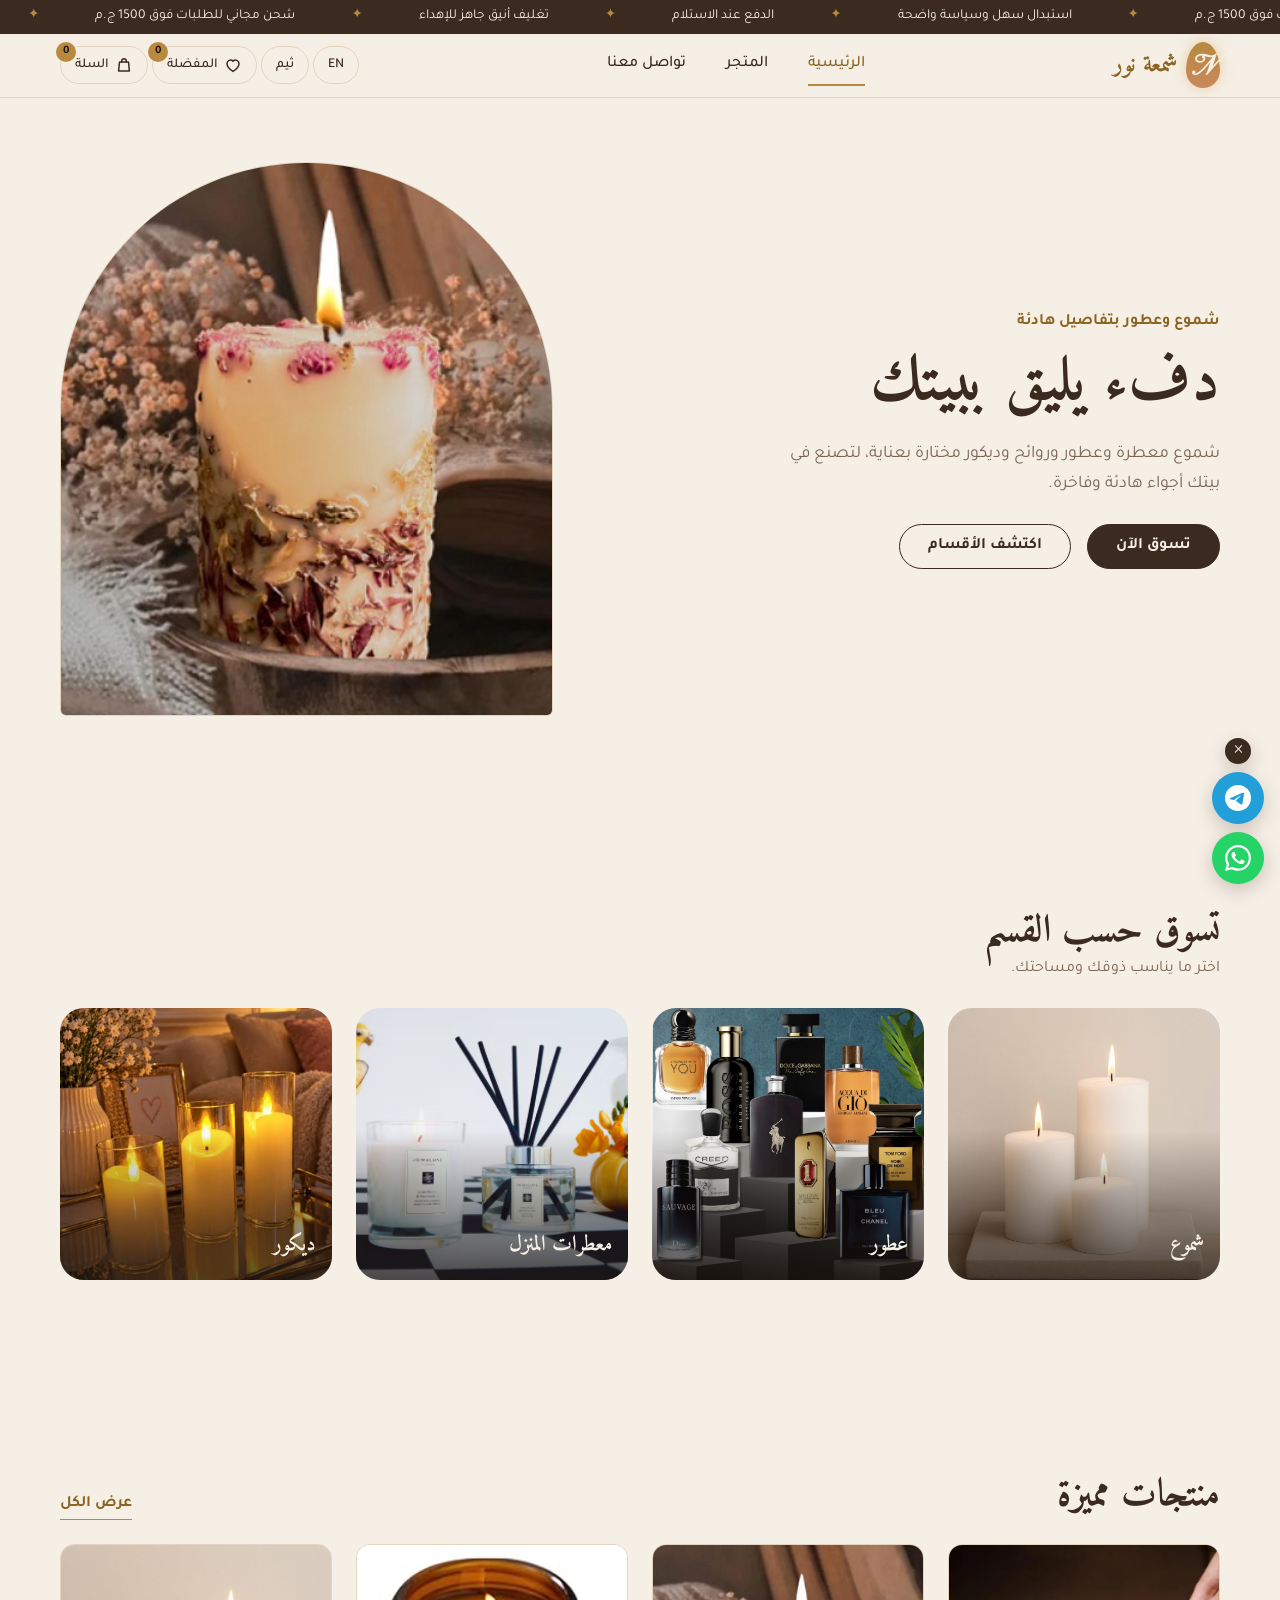
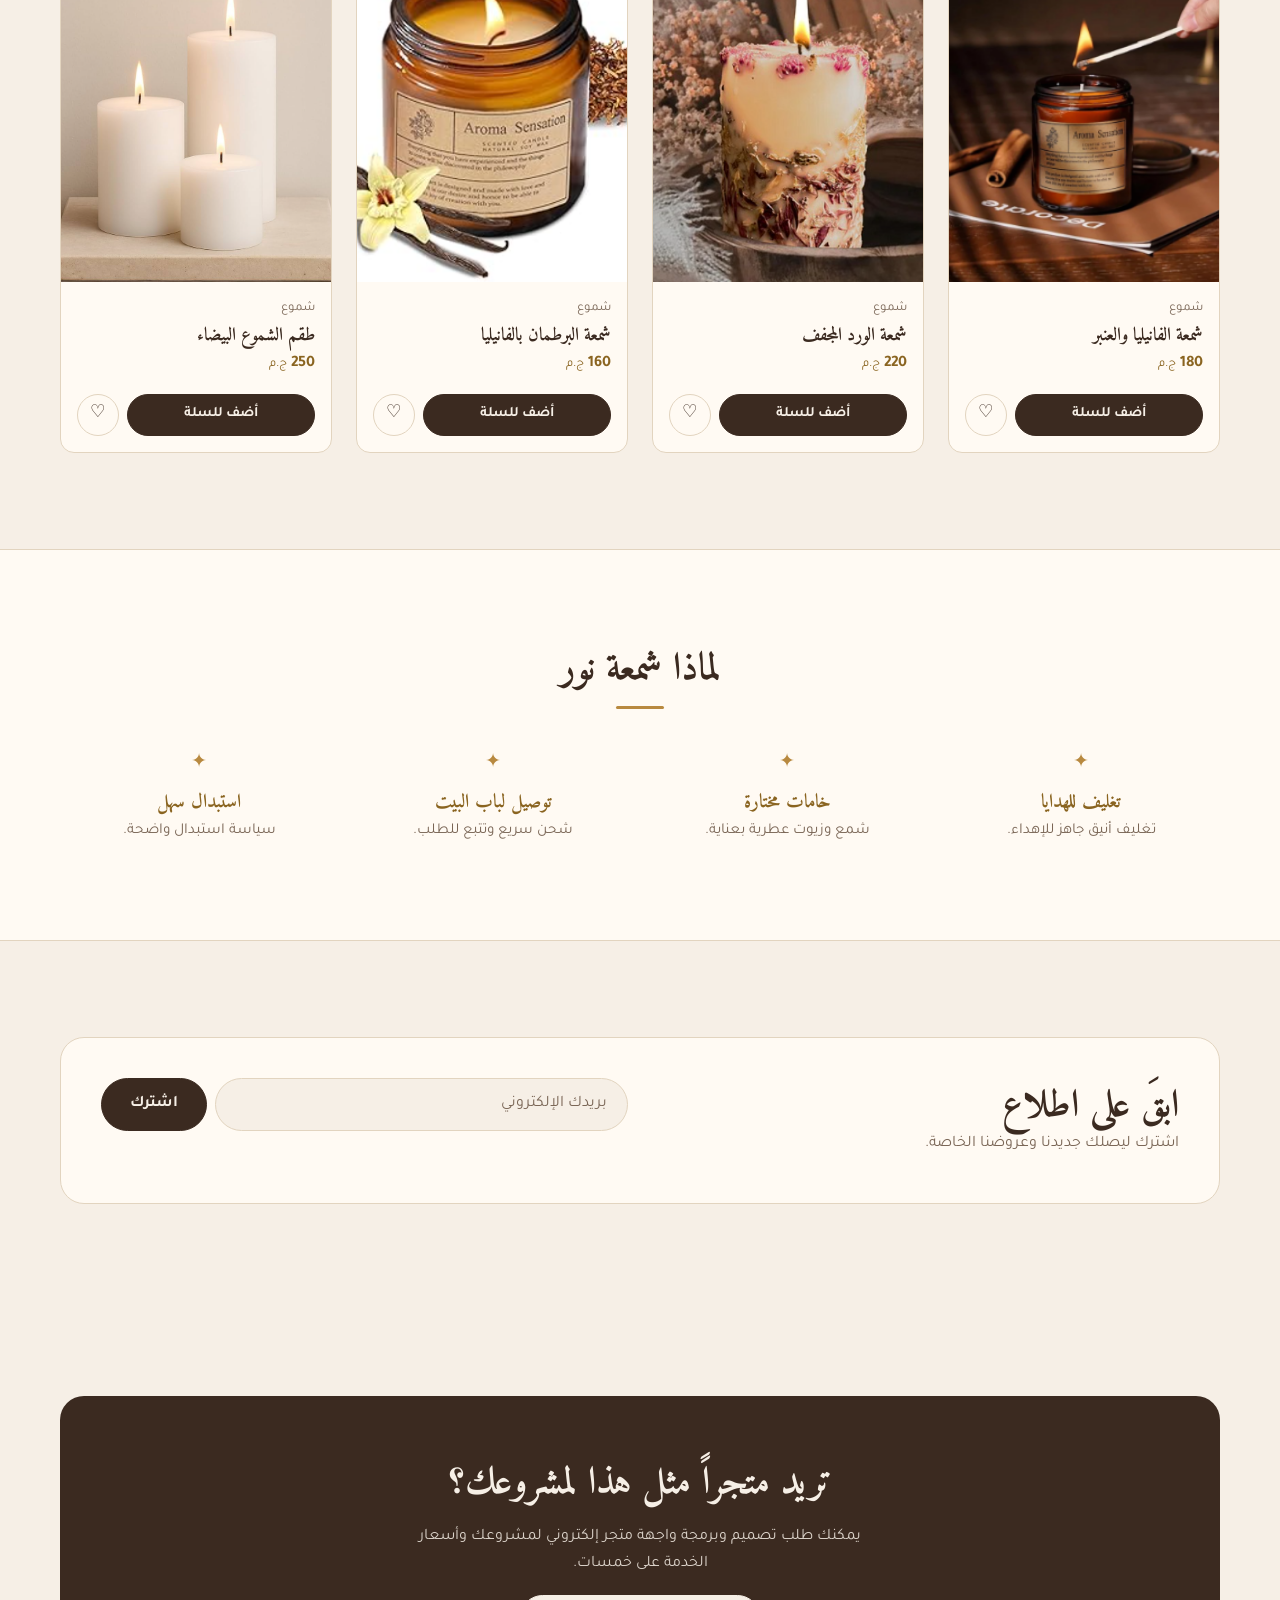
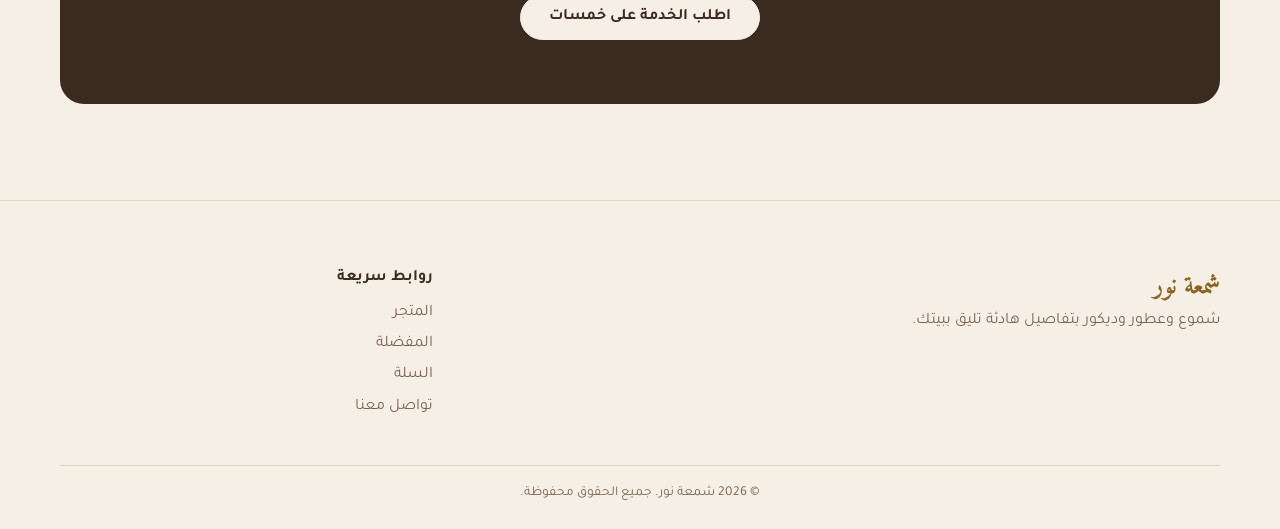
==== index.html @ 6c620727 "Initial commit: Shamaet Nour store" ====
<!doctype html>
<html lang="ar" dir="rtl">
  <head>
    <meta charset="UTF-8" />
    <meta name="viewport" content="width=device-width, initial-scale=1.0" />
    <title>شمعة نوࢪ | شموع وعطور وديكور فاخر</title>
    <meta
      name="description"
      content="شموع معطرة وعطور وروائح للبيت وديكور مختار بعناية، بتصميم هادئ وفاخر وتغليف مناسب للهدايا."
    />
    <meta name="theme-color" content="#f6efe6" />

    <!-- معاينة الرابط -->
    <meta property="og:type" content="website" />
    <meta property="og:title" content="شمعة نور | شموع وعطور وديكور فاخر" />
    <meta
      property="og:description"
      content="شموع وعطور وروائح للبيت بتصميم هادئ وفاخر."
    />
    <meta property="og:image" content="images/og-cover.jpg" />

    <!-- الأيقونات -->
    <link rel="icon" type="image/png" href="images/icon.png" />
    <link rel="apple-touch-icon" href="images/icon.png" />

    <!-- الخطوط -->
    <link rel="preconnect" href="https://fonts.googleapis.com" />
    <link rel="preconnect" href="https://fonts.gstatic.com" crossorigin />
    <link
      href="https://fonts.googleapis.com/css2?family=Amiri:wght@400;700&family=Cormorant+Garamond:wght@500;600&family=Jost:wght@400;500&family=Tajawal:wght@400;500;700&family=Pinyon+Script&display=swap"
      rel="stylesheet"
    />

    <!-- ملف CSS واحد + ملفين JS: الأول للغة، والتاني لمنطق المشروع -->
    <link rel="stylesheet" href="css/style.css" />
    <script src="js/i18n.js" defer></script>
    <script src="js/data.js" defer></script>
    <script src="js/app.js" defer></script>
  </head>
  <body>
    <a href="#main" class="skip-link">تخطي إلى المحتوى</a>

    <!-- ========== الهيدر ========== -->
    <header class="site-header">
      <div class="container header-inner">
        <a href="index.html#/" class="brand">
          <span class="brand-mark" aria-hidden="true">N</span>
          <span class="brand-name">شمعة نوࢪ</span>
        </a>

        <nav class="main-nav" id="mainNav" aria-label="القائمة الرئيسية">
          <ul class="nav-list">
            <li>
              <a href="index.html#/" class="nav-link" data-nav="home"
                >الرئيسية</a
              >
            </li>
            <li>
              <a href="index.html#/shop" class="nav-link" data-nav="shop"
                >المتجر</a
              >
            </li>
            <li>
              <a href="contact.html" class="nav-link" data-nav="contact"
                >تواصل معنا</a
              >
            </li>
          </ul>
        </nav>

        <div class="header-actions">
          <button
            type="button"
            class="icon-btn"
            id="langToggle"
            aria-label="تغيير اللغة"
          >
            <span>EN</span>
          </button>
          <button
            type="button"
            class="icon-btn"
            id="themeToggle"
            aria-label="تبديل الوضع الليلي"
          >
            <span>ثيم</span>
          </button>
          <a href="index.html#/wishlist" class="icon-btn" aria-label="المفضلة">
            <span class="icon-label">المفضلة</span>
            <span class="badge" id="wishCount">0</span>
          </a>
          <a href="index.html#/cart" class="icon-btn" aria-label="السلة">
            <span class="icon-label">السلة</span>
            <span class="badge" id="cartCount">0</span>
          </a>
          <button
            type="button"
            class="icon-btn menu-btn"
            id="menuToggle"
            aria-expanded="false"
            aria-controls="mainNav"
            aria-label="فتح القائمة"
          >
            <span aria-hidden="true">☰</span>
          </button>
        </div>
      </div>
    </header>

    <!-- الـ JS بيعرض هنا الصفحة المطلوبة (رئيسية، متجر، منتج، سلة، دفع، مفضلة) من القوالب اللي تحت -->
    <main id="main" tabindex="-1">
      <div id="view"></div>
      <noscript
        ><p class="noscript-msg">
          يحتاج الموقع إلى تفعيل JavaScript ليعمل.
        </p></noscript
      >
    </main>

    <!-- ========== الفوتر ========== -->
    <footer class="site-footer">
      <div class="container">
        <div class="footer-grid">
          <div class="footer-brand">
            <p class="footer-logo">شمعة نور</p>
            <p>شموع وعطور وديكور بتفاصيل هادئة تليق ببيتك.</p>
          </div>
          <nav class="footer-nav" aria-label="روابط سريعة">
            <p class="footer-title">روابط سريعة</p>
            <ul>
              <li><a href="index.html#/shop">المتجر</a></li>
              <li><a href="index.html#/wishlist">المفضلة</a></li>
              <li><a href="index.html#/cart">السلة</a></li>
              <li><a href="contact.html">تواصل معنا</a></li>
            </ul>
          </nav>
        </div>
        <p class="copyright">
          &copy; <span id="year">2026</span>
          <span>شمعة نور. جميع الحقوق محفوظة.</span>
        </p>
      </div>
    </footer>

    <!-- أزرار التواصل العائمة (الروابط بيحطها الـ JS من الإعدادات في app.js) -->
    <aside class="float-contact" id="floatContact" aria-label="تواصل سريع">
      <button
        type="button"
        class="float-close"
        id="floatClose"
        aria-label="إخفاء أزرار التواصل"
      >
        &times;
      </button>
      <a
        href="#"
        class="float-link float-telegram"
        data-channel="telegram"
        target="_blank"
        rel="noopener"
        aria-label="تواصل عبر تيليجرام"
      >
        <svg viewBox="0 0 24 24" aria-hidden="true">
          <path
            d="M11.944 0A12 12 0 0 0 0 12a12 12 0 0 0 12 12 12 12 0 0 0 12-12A12 12 0 0 0 12 0a12 12 0 0 0-.056 0zm4.962 7.224c.1-.002.321.023.465.14a.506.506 0 0 1 .171.325c.016.093.036.306.02.472-.18 1.898-.962 6.502-1.36 8.627-.168.9-.499 1.201-.82 1.23-.696.065-1.225-.46-1.9-.902-1.056-.693-1.653-1.124-2.678-1.8-1.185-.78-.417-1.21.258-1.91.177-.184 3.247-2.977 3.307-3.23.007-.032.014-.15-.056-.212s-.174-.041-.249-.024c-.106.024-1.793 1.14-5.061 3.345-.48.33-.913.49-1.302.48-.428-.008-1.252-.241-1.865-.44-.752-.245-1.349-.374-1.297-.789.027-.216.325-.437.893-.663 3.498-1.524 5.83-2.529 6.998-3.014 3.332-1.386 4.025-1.627 4.476-1.635z"
          />
        </svg>
      </a>
      <a
        href="#"
        class="float-link float-whatsapp"
        data-channel="whatsapp"
        target="_blank"
        rel="noopener"
        aria-label="تواصل عبر واتساب"
      >
        <svg viewBox="0 0 24 24" aria-hidden="true">
          <path
            d="M17.472 14.382c-.297-.149-1.758-.867-2.03-.967-.273-.099-.471-.148-.67.15-.197.297-.767.966-.94 1.164-.173.199-.347.223-.644.075-.297-.15-1.255-.463-2.39-1.475-.883-.788-1.48-1.761-1.653-2.059-.173-.297-.018-.458.13-.606.134-.133.298-.347.446-.52.149-.174.198-.298.298-.497.099-.198.05-.371-.025-.52-.075-.149-.669-1.612-.916-2.207-.242-.579-.487-.5-.669-.51-.173-.008-.371-.01-.57-.01-.198 0-.52.074-.792.372-.272.297-1.04 1.016-1.04 2.479 0 1.462 1.065 2.875 1.213 3.074.149.198 2.096 3.2 5.077 4.487.709.306 1.262.489 1.694.625.712.227 1.36.195 1.871.118.571-.085 1.758-.719 2.006-1.413.248-.694.248-1.289.173-1.413-.074-.124-.272-.198-.57-.347m-5.421 7.403h-.004a9.87 9.87 0 01-5.031-1.378l-.361-.214-3.741.982.998-3.648-.235-.374a9.86 9.86 0 01-1.51-5.26c.001-5.45 4.436-9.884 9.888-9.884 2.64 0 5.122 1.03 6.988 2.898a9.825 9.825 0 012.893 6.994c-.003 5.45-4.437 9.884-9.885 9.884m8.413-18.297A11.815 11.815 0 0012.05 0C5.495 0 .16 5.335.157 11.892c0 2.096.547 4.142 1.588 5.945L.057 24l6.305-1.654a11.882 11.882 0 005.683 1.448h.005c6.554 0 11.89-5.335 11.893-11.893a11.821 11.821 0 00-3.48-8.413Z"
          />
        </svg>
      </a>
    </aside>

    <!-- منطقة رسائل التأكيد (Toast) يملؤها الـ JS -->
    <div
      class="toast-region"
      id="toastRegion"
      role="status"
      aria-live="polite"
    ></div>

    <!-- ========== قالب: home ========== -->
    <template id="tpl-home">
      <section aria-labelledby="hero-title" class="hero">
        <div class="hero-inner container">
          <div class="hero-text">
            <p class="eyebrow">شموع وعطور بتفاصيل هادئة</p>
            <h1 id="hero-title">دفء يليق ببيتك</h1>
            <p class="hero-desc">
              شموع معطرة وعطور وروائح وديكور مختارة بعناية، لتصنع في بيتك أجواء
              هادئة وفاخرة.
            </p>
            <div class="hero-actions">
              <a class="btn btn-primary" href="#/shop">تسوق الآن</a>
              <a class="btn btn-ghost" data-scroll="categories" href="#/"
                >اكتشف الأقسام</a
              >
            </div>
          </div>
          <div class="hero-media">
            <img
              alt="شمعة معطرة مضاءة على طاولة خشبية"
              class="hero-img"
              fetchpriority="high"
              height="900"
              src="images/hero1.png"
              width="800"
            />
          </div>
        </div>
      </section>

      <!-- Shopping Sections -->
      <section
        aria-labelledby="categories-title"
        class="categories"
        id="categories"
      >
        <div class="container">
          <div class="section-head">
            <h2 id="categories-title">تسوق حسب القسم</h2>
            <p>اختر ما يناسب ذوقك ومساحتك.</p>
          </div>
          <ul class="category-grid">
            <li>
              <a class="category-card" href="#/shop?category=candles">
                <img
                  alt=""
                  height="600"
                  loading="lazy"
                  src="images/img10.png"
                  width="600"
                />
                <span class="category-name">شموع</span>
              </a>
            </li>
            <li>
              <a class="category-card" href="#/shop?category=perfumes">
                <img
                  alt=""
                  height="600"
                  loading="lazy"
                  src="images/img4-.png"
                  width="600"
                />
                <span class="category-name">عطور</span>
              </a>
            </li>
            <li>
              <a class="category-card" href="#/shop?category=home-fragrance">
                <img
                  alt=""
                  height="600"
                  loading="lazy"
                  src="images/img2.png"
                  width="600"
                />
                <span class="category-name">معطرات المنزل</span>
              </a>
            </li>
            <li>
              <a class="category-card" href="#/shop?category=decor">
                <img
                  alt=""
                  height="600"
                  loading="lazy"
                  src="images/img8.png"
                  width="600"
                />
                <span class="category-name">ديكور</span>
              </a>
            </li>
          </ul>
        </div>
      </section>
      <!-- منتجات مميزة -->
      <section aria-labelledby="featured-title" class="featured" id="featured">
        <div class="container">
          <div class="section-head section-head-row">
            <h2 id="featured-title">منتجات مميزة</h2>
            <a class="link-more" href="#/shop">عرض الكل</a>
          </div>
          <ul class="product-grid" id="featuredGrid"></ul>
        </div>
      </section>
      <!-- المميزات -->
      <section aria-labelledby="features-title" class="features">
        <div class="container">
          <h2 class="features-heading" id="features-title">لماذا شمعة نوࢪ</h2>
          <ul class="features-list">
            <li class="feature-item">
              <h3 class="feature-title">تغليف للهدايا</h3>
              <p>تغليف أنيق جاهز للإهداء.</p>
            </li>
            <li class="feature-item">
              <h3 class="feature-title">خامات مختارة</h3>
              <p>شمع وزيوت عطرية بعناية.</p>
            </li>
            <li class="feature-item">
              <h3 class="feature-title" data-i18n="features.deliveryTitle">
                توصيل لباب البيت
              </h3>
              <p>شحن سريع وتتبع للطلب.</p>
            </li>
            <li class="feature-item">
              <h3 class="feature-title">استبدال سهل</h3>
              <p>سياسة استبدال واضحة.</p>
            </li>
          </ul>
        </div>
      </section>
      <!-- النشرة البريدية -->
      <section
        aria-labelledby="newsletter-title"
        class="newsletter"
        id="newsletter"
      >
        <div class="container newsletter-inner">
          <div class="newsletter-text">
            <h2 id="newsletter-title">ابقَ على اطلاع</h2>
            <p>اشترك ليصلك جديدنا وعروضنا الخاصة.</p>
          </div>
          <form class="newsletter-form" id="newsletterForm" novalidate="">
            <label class="sr-only" for="newsletterEmail"
              >البريد الإلكتروني</label
            >
            <input
              autocomplete="email"
              id="newsletterEmail"
              name="email"
              placeholder="بريدك الإلكتروني"
              required=""
              type="email"
            />
            <button class="btn btn-primary" type="submit">اشترك</button>
            <p
              aria-live="polite"
              class="form-msg"
              id="newsletterMsg"
              role="status"
            ></p>
          </form>
        </div>
      </section>
      <!-- زرار خدمة خمسات -->
      <section aria-labelledby="cta-title" class="cta" id="service">
        <div class="container cta-inner">
          <h2 id="cta-title">تريد متجراً مثل هذا لمشروعك؟</h2>
          <p>
            يمكنك طلب تصميم وبرمجة واجهة متجر إلكتروني لمشروعك وأسعار الخدمة على
            خمسات.
          </p>
          <a class="btn btn-primary" href="#" rel="noopener" target="_blank"
            >اطلب الخدمة على خمسات</a
          >
        </div>
      </section>
    </template>

    <!-- ========== قالب: shop ========== -->
    <template id="tpl-shop">
      <!-- ========== رأس الصفحة ========== -->
      <section aria-labelledby="shop-title" class="page-hero">
        <div class="container">
          <nav aria-label="مسار التنقل">
            <ol class="breadcrumb">
              <li><a href="#/">الرئيسية</a></li>
              <li aria-current="page">المتجر</li>
            </ol>
          </nav>
          <h1 id="shop-title">المتجر</h1>
          <p>اكتشف الشموع والعطور ومعطرات المنزل والديكور في مكان واحد.</p>
        </div>
      </section>
      <!-- ========== الفلاتر + المنتجات ========== -->
      <section aria-label="منتجات المتجر" class="shop">
        <div class="container shop-layout">
          <!-- الفلاتر -->
          <aside aria-label="فلاتر المنتجات" class="filters" id="filters">
            <form id="filtersForm">
              <div class="field">
                <label class="field-label" for="searchInput">بحث</label>
                <input
                  autocomplete="off"
                  id="searchInput"
                  name="search"
                  placeholder="ابحث عن منتج"
                  type="search"
                />
              </div>
              <fieldset>
                <legend>القسم</legend>
                <div class="radio-list">
                  <label>
                    <input checked="" name="category" type="radio" value="" />
                    الكل
                  </label>
                  <label>
                    <input name="category" type="radio" value="candles" />
                    شموع
                  </label>
                  <label>
                    <input name="category" type="radio" value="perfumes" />
                    عطور
                  </label>
                  <label>
                    <input
                      name="category"
                      type="radio"
                      value="home-fragrance"
                    />
                    معطرات المنزل
                  </label>
                  <label>
                    <input name="category" type="radio" value="decor" />
                    ديكور
                  </label>
                </div>
              </fieldset>
              <fieldset>
                <legend>السعر (ج.م)</legend>
                <div class="price-row">
                  <div class="field">
                    <label class="field-label" for="minPrice">من</label>
                    <input
                      id="minPrice"
                      inputmode="numeric"
                      min="0"
                      name="minPrice"
                      placeholder="0"
                      type="number"
                    />
                  </div>
                  <div class="field">
                    <label class="field-label" for="maxPrice">إلى</label>
                    <input
                      id="maxPrice"
                      inputmode="numeric"
                      min="0"
                      name="maxPrice"
                      placeholder="1000"
                      type="number"
                    />
                  </div>
                </div>
              </fieldset>
              <button class="btn btn-ghost filters-reset" type="reset">
                مسح الفلاتر
              </button>
            </form>
          </aside>
          <!-- المنتجات -->
          <div class="shop-main">
            <div class="shop-toolbar">
              <p
                aria-live="polite"
                class="results-count"
                id="resultsCount"
                role="status"
              >
                عرض 6 منتجات
              </p>
              <div class="toolbar-actions">
                <button
                  aria-controls="filters"
                  aria-expanded="false"
                  class="btn btn-ghost filters-toggle"
                  id="filtersToggle"
                  type="button"
                >
                  الفلاتر
                </button>
                <label class="sort-label" for="sortSelect">الترتيب</label>
                <select class="sort-select" id="sortSelect">
                  <option value="newest">الأحدث</option>
                  <option value="price-asc">السعر: من الأقل للأعلى</option>
                  <option value="price-desc">السعر: من الأعلى للأقل</option>
                </select>
              </div>
            </div>
            <ul class="product-grid" id="productGrid"></ul>
            <p class="empty-state" hidden="" id="emptyState">
              لا توجد منتجات مطابقة لبحثك.
            </p>
          </div>
        </div>
      </section>
    </template>

    <!-- ========== قالب: product ========== -->
    <template id="tpl-product">
      <div class="container page-top">
        <nav aria-label="مسار التنقل">
          <ol class="breadcrumb">
            <li><a href="#/">الرئيسية</a></li>
            <li><a href="#/shop">المتجر</a></li>
            <li aria-current="page">شمعة الفانيليا والعنبر</li>
          </ol>
        </nav>
      </div>
      <!-- ========== تفاصيل المنتج  ========== -->
      <section aria-labelledby="product-title" class="product-detail">
        <div class="container product-layout">
          <div class="product-gallery">
            <img
              alt="شمعة الفانيليا والعنبر"
              fetchpriority="high"
              height="1000"
              id="productImage"
              src="images/شمعة الفانيليا والعنبر.png"
              width="800"
            />
          </div>
          <div class="product-info">
            <p class="product-cat" id="productCategory">شموع</p>
            <h1 id="product-title">شمعة الفانيليا والعنبر</h1>
            <p class="product-price-lg" id="productPrice">
              180 <span class="currency">ج.م</span>
            </p>
            <p class="product-desc" id="productDesc">
              شمعة معطرة بنفحات الفانيليا والعنبر، تمنح مكانك دفئاً وهدوءاً.
            </p>
            <form class="product-form" id="productForm" novalidate="">
              <div class="form-field">
                <label for="sizeSelect">الحجم</label>
                <select class="form-control" id="sizeSelect" name="size">
                  <option value="small">صغير</option>
                  <option selected="" value="medium">متوسط</option>
                  <option value="large">كبير</option>
                </select>
              </div>
              <div class="form-field">
                <span class="field-label" id="qtyLabel">الكمية</span>
                <div aria-label="الكمية" class="qty" role="group">
                  <button
                    aria-label="إنقاص الكمية"
                    class="qty-btn"
                    type="button"
                  >
                    −
                  </button>
                  <input
                    aria-label="الكمية"
                    id="qtyInput"
                    inputmode="numeric"
                    max="10"
                    min="1"
                    type="number"
                    value="1"
                  />
                  <button
                    aria-label="زيادة الكمية"
                    class="qty-btn"
                    type="button"
                  >
                    +
                  </button>
                </div>
              </div>
              <div class="product-buy">
                <button class="btn btn-primary" id="addToCartBtn" type="submit">
                  أضف للسلة
                </button>
                <button
                  aria-label="أضف للمفضلة"
                  aria-pressed="false"
                  class="wish-btn wish-btn-lg"
                  id="wishBtn"
                  type="button"
                >
                  ♡
                </button>
              </div>
            </form>
            <ul class="product-points">
              <li>تغليف أنيق جاهز للإهداء</li>
              <li>شحن سريع وتتبع للطلب</li>
              <li>سياسة استبدال واضحة</li>
            </ul>
            <div class="accordion">
              <details open="">
                <summary>تفاصيل المنتج</summary>
                <p>
                  تصميم هادئ ورائحة دافئة تناسب غرف المعيشة وغرف النوم. احرص على
                  قص الفتيلة قبل كل استخدام لتحصل على احتراق متوازن.
                </p>
              </details>
              <details>
                <summary>الشحن والاستبدال</summary>
                <p>
                  يتم التوصيل خلال أيام العمل، ويمكن الاستبدال وفق سياسة المتجر.
                </p>
              </details>
            </div>
          </div>
        </div>
      </section>
      <!-- ========== منتجات مشابهة ========== -->
      <section aria-labelledby="related-title" class="related">
        <div class="container">
          <div class="section-head">
            <h2 id="related-title">قد يعجبك أيضاً</h2>
          </div>
          <ul class="product-grid" id="relatedGrid"></ul>
        </div>
      </section>
    </template>

    <!-- ========== قالب: cart ========== -->
    <template id="tpl-cart">
      <section aria-labelledby="cart-title" class="page-hero">
        <div class="container">
          <nav aria-label="مسار التنقل">
            <ol class="breadcrumb">
              <li><a href="#/">الرئيسية</a></li>
              <li aria-current="page">السلة</li>
            </ol>
          </nav>
          <h1 id="cart-title">السلة</h1>
        </div>
      </section>
      <section aria-label="محتويات السلة" class="cart">
        <div class="container cart-layout">
          <div class="cart-main">
            <ul class="cart-list" id="cartList"></ul>
            <div class="cart-empty" hidden="" id="cartEmpty">
              <p>سلتك فارغة حالياً.</p>
              <a class="btn btn-primary" href="#/shop">تسوق الآن</a>
            </div>
          </div>
          <aside aria-labelledby="summary-title" class="cart-summary panel">
            <h2 id="summary-title">ملخص الطلب</h2>
            <form class="coupon-form" id="couponForm" novalidate="">
              <label class="sr-only" for="couponInput">كود الخصم</label>
              <input
                autocomplete="off"
                class="form-control"
                id="couponInput"
                placeholder="كود الخصم"
                type="text"
              />
              <button class="btn btn-ghost" type="submit">تطبيق</button>
            </form>
            <p
              aria-live="polite"
              class="form-msg"
              id="couponMsg"
              role="status"
            ></p>
            <dl class="summary-rows">
              <div>
                <dt>المجموع الفرعي</dt>
                <dd id="subtotal">1080 ج.م</dd>
              </div>
              <div>
                <dt>الخصم</dt>
                <dd id="discount">0 ج.م</dd>
              </div>
              <div>
                <dt>الشحن</dt>
                <dd id="shipping">50 ج.م</dd>
              </div>
              <div class="summary-total">
                <dt>الإجمالي</dt>
                <dd id="total">1130 ج.م</dd>
              </div>
            </dl>
            <a class="btn btn-primary" href="#/checkout" id="checkoutBtn"
              >إتمام الطلب</a
            >
          </aside>
        </div>
      </section>
    </template>

    <!-- ========== قالب: checkout ========== -->
    <template id="tpl-checkout">
      <section aria-labelledby="checkout-title" class="page-hero">
        <div class="container">
          <nav aria-label="مسار التنقل">
            <ol class="breadcrumb">
              <li><a href="#/">الرئيسية</a></li>
              <li><a href="#/cart">السلة</a></li>
              <li aria-current="page">إتمام الطلب</li>
            </ol>
          </nav>
          <h1 id="checkout-title">إتمام الطلب</h1>
        </div>
      </section>
      <section aria-label="بيانات الطلب" class="checkout">
        <div class="container checkout-layout">
          <form class="checkout-form" id="checkoutForm" novalidate="">
            <fieldset>
              <legend>بيانات التواصل</legend>
              <div class="form-grid">
                <div class="form-field full">
                  <label for="fullName">الاسم الكامل</label>
                  <input
                    aria-describedby="fullNameError"
                    autocomplete="name"
                    class="form-control"
                    id="fullName"
                    name="fullName"
                    required=""
                    type="text"
                  />
                  <p class="field-error" id="fullNameError"></p>
                </div>
                <div class="form-field">
                  <label for="phone">رقم الموبايل</label>
                  <input
                    aria-describedby="phoneError"
                    autocomplete="tel"
                    class="form-control"
                    id="phone"
                    inputmode="tel"
                    name="phone"
                    required=""
                    type="tel"
                  />
                  <p class="field-error" id="phoneError"></p>
                </div>
                <div class="form-field">
                  <label for="email">البريد الإلكتروني</label>
                  <input
                    aria-describedby="emailError"
                    autocomplete="email"
                    class="form-control"
                    id="email"
                    name="email"
                    required=""
                    type="email"
                  />
                  <p class="field-error" id="emailError"></p>
                </div>
              </div>
            </fieldset>
            <fieldset>
              <legend>عنوان التوصيل</legend>
              <div class="form-grid">
                <div class="form-field">
                  <label for="governorate">المحافظة</label>
                  <select
                    aria-describedby="governorateError"
                    class="form-control"
                    id="governorate"
                    name="governorate"
                    required=""
                  >
                    <option value="">اختر المحافظة</option>
                    <option value="cairo">القاهرة</option>
                    <option value="giza">الجيزة</option>
                    <option value="alex">الإسكندرية</option>
                    <option value="other">محافظة أخرى</option>
                  </select>
                  <p class="field-error" id="governorateError"></p>
                </div>
                <div class="form-field">
                  <label for="city">المدينة / المنطقة</label>
                  <input
                    aria-describedby="cityError"
                    autocomplete="address-level2"
                    class="form-control"
                    id="city"
                    name="city"
                    required=""
                    type="text"
                  />
                  <p class="field-error" id="cityError"></p>
                </div>
                <div class="form-field full">
                  <label for="address">العنوان بالتفصيل</label>
                  <textarea
                    aria-describedby="addressError"
                    autocomplete="street-address"
                    class="form-control"
                    id="address"
                    name="address"
                    required=""
                    rows="3"
                  ></textarea>
                  <p class="field-error" id="addressError"></p>
                </div>
                <div class="form-field full">
                  <label for="notes">ملاحظات (اختياري)</label>
                  <textarea
                    class="form-control"
                    id="notes"
                    name="notes"
                    rows="2"
                  ></textarea>
                </div>
              </div>
            </fieldset>
            <fieldset>
              <legend>طريقة الدفع</legend>
              <label class="pay-option">
                <input checked="" name="payment" type="radio" value="cod" />
                الدفع عند الاستلام
              </label>
              <label class="pay-option is-disabled">
                <input disabled="" name="payment" type="radio" value="card" />
                بطاقة بنكية (قريباً)
              </label>
            </fieldset>
            <button class="btn btn-primary checkout-submit" type="submit">
              تأكيد الطلب
            </button>
          </form>
          <aside aria-labelledby="order-title" class="order-summary panel">
            <h2 id="order-title">ملخص طلبك</h2>
            <ul class="order-items" id="orderItems"></ul>
            <dl class="summary-rows">
              <div>
                <dt>المجموع الفرعي</dt>
                <dd id="subtotal">1080 ج.م</dd>
              </div>
              <div>
                <dt>الشحن</dt>
                <dd id="shipping">50 ج.م</dd>
              </div>
              <div class="summary-total">
                <dt>الإجمالي</dt>
                <dd id="total">1130 ج.م</dd>
              </div>
            </dl>
          </aside>
        </div>
        <!-- رسالة النجاح: مخفية لحد ما الطلب يتأكد -->
        <div
          class="container order-success"
          hidden=""
          id="orderSuccess"
          role="status"
        >
          <div aria-hidden="true" class="success-mark">✓</div>
          <h2>تم استلام طلبك</h2>
          <p>رقم الطلب: <strong id="orderNumber">—</strong></p>
          <a class="btn btn-primary" href="#/shop">متابعة التسوق</a>
        </div>
      </section>
    </template>

    <!-- ========== قالب: wishlist ========== -->
    <template id="tpl-wishlist">
      <section aria-labelledby="wish-title" class="page-hero">
        <div class="container">
          <nav aria-label="مسار التنقل">
            <ol class="breadcrumb">
              <li><a href="#/">الرئيسية</a></li>
              <li aria-current="page">المفضلة</li>
            </ol>
          </nav>
          <h1 id="wish-title">المفضلة</h1>
        </div>
      </section>
      <section aria-label="المنتجات المفضلة" class="wishlist">
        <div class="container">
          <div class="list-toolbar">
            <p
              aria-live="polite"
              class="results-count"
              id="wishResults"
              role="status"
            >
              عدد المنتجات: 2
            </p>
            <button class="btn btn-ghost btn-sm" id="clearWish" type="button">
              مسح الكل
            </button>
          </div>
          <ul class="product-grid" id="wishGrid"></ul>
          <div class="empty-state" hidden="" id="wishEmpty">
            <p>لم تضف أي منتج إلى المفضلة بعد.</p>
            <a class="btn btn-primary" href="#/shop">اكتشف المنتجات</a>
          </div>
        </div>
      </section>
    </template>
  </body>
</html>
---- css/style.css ----
/* ---------- 0. الأساس ---------- */
:root {
  /* الألوان (نهاري) */
  --bg: #f6efe6;
  --surface: #fffaf3;
  --text: #3b2a20;
  --muted: #7a6656;
  --accent: #8a6420;
  --gold: #b8893f;
  --border: #e2d4bf;
  --ink: #3b2a20;
  --on-ink: #f6efe6;

  /* الخطوط (عربي) */
  --font-heading: "Amiri", serif;
  --font-body: "Tajawal", system-ui, sans-serif;

  /* المسافات */
  --s-1: 4px;
  --s-2: 8px;
  --s-3: 16px;
  --s-4: 24px;
  --s-5: 40px;
  --s-6: 64px;
  --s-7: 96px;

  --radius: 14px;
  --radius-lg: 24px;
  --header-h: 64px;
}

/* الوضع الليلي: نغيّر قيم المتغيرات فقط */
:root[data-theme="dark"] {
  --bg: #1c1410;
  --surface: #271d17;
  --text: #f1e6d6;
  --muted: #b8a690;
  --accent: #d9b26a;
  --gold: #d9b26a;
  --border: #54433a;
  color-scheme: dark;
  --ink: #f1e6d6;
  --on-ink: #1c1410;
}

/* الإنجليزي: خطوط مختلفة */
html[lang="en"] {
  --font-heading: "Cormorant Garamond", serif;
  --font-body: "Jost", system-ui, sans-serif;
}

*,
*::before,
*::after {
  box-sizing: border-box;
  margin: 0;
  padding: 0;
}

html {
  scroll-behavior: smooth;
  scroll-padding-top: calc(var(--header-h) + 16px);
}

body {
  font-family: var(--font-body);
  background: var(--bg);
  color: var(--text);
  line-height: 1.7;
  transition:
    background-color 0.3s,
    color 0.3s;
}

img {
  max-width: 100%;
  display: block;
}

a {
  color: inherit;
  text-decoration: none;
}

ul,
ol {
  list-style: none;
}

button,
input {
  font: inherit;
  color: inherit;
}

button {
  cursor: pointer;
}

h1,
h2,
h3 {
  font-family: var(--font-heading);
  font-weight: 700;
  line-height: 1.25;
}

html[lang="en"] h1,
html[lang="en"] h2,
html[lang="en"] h3 {
  font-weight: 600;
}

h1 {
  font-size: clamp(2.4rem, 6vw, 4rem);
}

h2 {
  font-size: clamp(1.7rem, 4vw, 2.4rem);
}

:focus-visible {
  outline: 2px solid var(--accent);
  outline-offset: 3px;
}

.container {
  width: min(100% - 32px, 1160px);
  margin-inline: auto;
}

/* مخفي بصرياً ويقرأه قارئ الشاشة */
.sr-only {
  position: absolute;
  width: 1px;
  height: 1px;
  overflow: hidden;
  clip: rect(0 0 0 0);
  white-space: nowrap;
}

.skip-link {
  position: absolute;
  inset-inline-start: 16px;
  top: -100px;
  z-index: 200;
  background: var(--ink);
  color: var(--on-ink);
  padding: var(--s-2) var(--s-3);
  border-radius: var(--radius);
}

.skip-link:focus {
  top: 8px;
}

/* ---------- 1. الهيدر ---------- */
.site-header {
  position: sticky;
  top: 0;
  z-index: 100;
  height: var(--header-h);
  background: var(--bg);
  background: color-mix(in srgb, var(--bg) 90%, transparent);
  backdrop-filter: blur(10px);
  border-bottom: 1px solid var(--border);
}

.header-inner {
  height: 100%;
  display: flex;
  align-items: center;
  justify-content: space-between;
  gap: var(--s-3);
}

.brand {
  display: flex;
  align-items: center;
  gap: var(--s-2);
  font-family: var(--font-heading);
  font-size: 1.5rem;
  font-weight: 700;
  color: var(--accent);
}

/* لهب صغير بجانب الاسم */
.brand-mark {
  display: grid;
  place-items: center;
  width: 34px;
  height: 46px;
  padding-top: 7px;
  background: linear-gradient(var(--gold), #c9885b);
  border-radius: 50% 50% 50% 50% / 62% 62% 38% 38%;
  box-shadow: 0 0 14px rgba(217, 178, 106, 0.55);
  color: var(--on-ink);
  font-family: "Pinyon Script", cursive;
  font-size: 1.9rem;
  line-height: 1;
}

.header-actions {
  display: flex;
  align-items: center;
  gap: var(--s-1);
}

.icon-btn {
  position: relative;
  display: inline-flex;
  align-items: center;
  justify-content: center;
  gap: 6px;
  min-width: 38px;
  height: 38px;
  padding-inline: 10px;
  background: transparent;
  border: 1px solid var(--border);
  border-radius: 999px;
  font-size: 0.85rem;
  font-weight: 500;
  transition:
    border-color 0.2s,
    background-color 0.2s;
}

/* أيقونات المفضلة والسلة بالـ CSS */
a.icon-btn::before {
  content: "";
  width: 18px;
  height: 18px;
  background: currentColor;
  -webkit-mask: var(--icon) center / contain no-repeat;
  mask: var(--icon) center / contain no-repeat;
}

a.icon-btn[href="wishlist.html"] {
  --icon: url("data:image/svg+xml,%3Csvg xmlns='http://www.w3.org/2000/svg' viewBox='0 0 24 24' fill='none' stroke='black' stroke-width='2' stroke-linejoin='round'%3E%3Cpath d='M12 20.5s-8-4.7-8-10.4A4.6 4.6 0 0 1 12 7a4.6 4.6 0 0 1 8 3.1c0 5.7-8 10.4-8 10.4z'/%3E%3C/svg%3E");
}

a.icon-btn[href="cart.html"] {
  --icon: url("data:image/svg+xml,%3Csvg xmlns='http://www.w3.org/2000/svg' viewBox='0 0 24 24' fill='none' stroke='black' stroke-width='2' stroke-linejoin='round' stroke-linecap='round'%3E%3Cpath d='M6 8h12l1.2 12H4.8z'/%3E%3Cpath d='M9 8V6.5a3 3 0 0 1 6 0V8'/%3E%3C/svg%3E");
}

/* النص بجانب الأيقونة يظهر في الشاشات الكبيرة فقط */
.icon-label {
  display: none;
}

.badge {
  position: absolute;
  top: -5px;
  inset-inline-end: -5px;
  min-width: 20px;
  height: 20px;
  padding-inline: 5px;
  display: grid;
  place-items: center;
  background: var(--gold);
  color: #1c1410;
  border-radius: 999px;
  font-size: 0.72rem;
  font-weight: 700;
  line-height: 1;
}

/* قائمة الموبايل (يفتحها الـ JS بإضافة is-open) */
.main-nav {
  display: none;
  position: absolute;
  top: 100%;
  inset-inline: 0;
  background: var(--bg);
  border-bottom: 1px solid var(--border);
  padding: var(--s-3) 16px var(--s-4);
}

.main-nav.is-open {
  display: block;
}

.nav-list {
  display: flex;
  flex-direction: column;
  gap: var(--s-1);
}

.nav-link {
  display: block;
  padding: var(--s-2) 0;
  font-weight: 500;
  border-bottom: 2px solid transparent;
}

.nav-link[aria-current="page"] {
  color: var(--accent);
}

/* ---------- 2. الأزرار ---------- */
.btn {
  display: inline-flex;
  align-items: center;
  justify-content: center;
  padding: 12px 28px;
  border: 1.5px solid var(--ink);
  border-radius: 999px;
  font-weight: 700;
  line-height: 1.2;
  transition:
    transform 0.2s,
    background-color 0.2s,
    color 0.2s;
}

.btn-primary {
  background: var(--ink);
  color: var(--on-ink);
}

.btn-ghost {
  background: transparent;
  color: var(--ink);
}

.btn:active {
  transform: scale(0.97);
}

/* ---------- 3. الهيرو ---------- */
.hero {
  padding-block: var(--s-5) var(--s-6);
}

.hero-inner {
  display: grid;
  gap: var(--s-5);
  align-items: center;
}

.eyebrow {
  color: var(--accent);
  font-weight: 700;
  margin-bottom: var(--s-2);
}

/* تباعد الحروف للإنجليزي فقط (يكسر اتصال الحروف العربية) */
html[lang="en"] .eyebrow {
  letter-spacing: 0.2em;
  text-transform: uppercase;
  font-size: 0.85rem;
}

.hero-desc {
  max-width: 46ch;
  margin-block: var(--s-3) var(--s-4);
  color: var(--muted);
  font-size: 1.1rem;
}

.hero-actions {
  display: flex;
  flex-wrap: wrap;
  gap: var(--s-3);
}

.hero-img {
  width: 100%;
  height: auto;
  aspect-ratio: 8 / 9;
  object-fit: cover;
  border-radius: 999px 999px var(--radius-lg) var(--radius-lg);
  border: 1px solid var(--border);
}

/* ---------- عناوين الأقسام ---------- */
.categories,
.featured,
.features,
.newsletter,
.cta {
  padding-block: var(--s-6);
}

.section-head {
  margin-bottom: var(--s-4);
}

.section-head p {
  color: var(--muted);
}

.section-head-row {
  display: flex;
  align-items: end;
  justify-content: space-between;
  gap: var(--s-3);
}

.link-more {
  color: var(--accent);
  font-weight: 700;
  border-bottom: 1.5px solid var(--gold);
}

/* ---------- 4. الأقسام ---------- */
.category-grid {
  display: grid;
  grid-template-columns: repeat(2, 1fr);
  gap: var(--s-3);
}

.category-card {
  position: relative;
  display: block;
  aspect-ratio: 1;
  overflow: hidden;
  border-radius: var(--radius-lg);
}

.category-card img {
  width: 100%;
  height: 100%;
  object-fit: cover;
  transition: transform 0.5s;
}

/* تدرج داكن أسفل الصورة ليظهر الاسم */
.category-card::after {
  content: "";
  position: absolute;
  inset: 0;
  background: linear-gradient(to top, rgba(28, 20, 16, 0.75), transparent 55%);
}

.category-name {
  position: absolute;
  z-index: 1;
  inset-inline: var(--s-3);
  bottom: var(--s-3);
  color: #f6efe6;
  font-family: var(--font-heading);
  font-size: 1.35rem;
  font-weight: 700;
}

/* ---------- 5. المنتجات ---------- */
.product-grid {
  display: grid;
  grid-template-columns: repeat(2, 1fr);
  gap: var(--s-3);
}

.product-card {
  height: 100%;
  background: var(--surface);
  border: 1px solid var(--border);
  border-radius: var(--radius);
  overflow: hidden;
  transition:
    transform 0.25s,
    border-color 0.25s;
}

.product-media {
  display: block;
  aspect-ratio: 4 / 5;
  overflow: hidden;
}

.product-media img {
  width: 100%;
  height: 100%;
  object-fit: cover;
  transition: transform 0.5s;
}

.product-body {
  padding: var(--s-3);
}

.product-cat {
  color: var(--muted);
  font-size: 0.8rem;
}

.product-title {
  margin-block: var(--s-1);
  font-size: 1.15rem;
}

.product-price {
  color: var(--accent);
  font-weight: 700;
}

.currency {
  font-size: 0.8em;
  font-weight: 400;
}

.product-actions {
  display: flex;
  gap: var(--s-2);
  margin-top: var(--s-3);
}

.add-to-cart {
  flex: 1;
  padding: 10px 12px;
  font-size: 0.85rem;
}

.wish-btn {
  width: 42px;
  height: 42px;
  flex: none;
  background: transparent;
  border: 1.5px solid var(--border);
  border-radius: 50%;
  font-size: 1.1rem;
  transition:
    background-color 0.2s,
    border-color 0.2s;
}

.wish-btn[aria-pressed="true"] {
  background: var(--gold);
  border-color: var(--gold);
  color: #1c1410;
}

/* ---------- 6. المميزات ---------- */
.features {
  background: var(--surface);
  border-block: 1px solid var(--border);
}

.features-list {
  display: grid;
  grid-template-columns: repeat(2, 1fr);
  gap: var(--s-4) var(--s-3);
  text-align: center;
}

.feature-title {
  color: var(--accent);
  font-size: 1.2rem;
  margin-bottom: var(--s-1);
}

.feature-item p {
  color: var(--muted);
  font-size: 0.95rem;
}

/* ---------- 7. النشرة البريدية ---------- */
.newsletter-inner {
  display: grid;
  gap: var(--s-4);
  padding: var(--s-5) var(--s-4);
  background: var(--surface);
  border: 1px solid var(--border);
  border-radius: var(--radius-lg);
}

.newsletter-text p {
  color: var(--muted);
}

.newsletter-form {
  display: flex;
  flex-wrap: wrap;
  gap: var(--s-2);
  align-content: center;
}

.newsletter-form input {
  flex: 1 1 200px;
  min-width: 0;
  padding: 12px 20px;
  background: var(--bg);
  border: 1.5px solid var(--border);
  border-radius: 999px;
}

.newsletter-form input::placeholder {
  color: var(--muted);
}

.newsletter-form input:focus-visible {
  border-color: var(--accent);
  outline: none;
}

.form-msg {
  flex-basis: 100%;
  min-height: 1.7em;
  font-size: 0.9rem;
  color: var(--accent);
}

/* ---------- 8. زرار خدمة خمسات ---------- */
.cta-inner {
  display: grid;
  justify-items: center;
  gap: var(--s-3);
  padding: var(--s-6) var(--s-4);
  text-align: center;
  background: var(--ink);
  color: var(--on-ink);
  border-radius: var(--radius-lg);
}

.cta-inner p {
  max-width: 54ch;
  opacity: 0.85;
}

.cta-inner .btn-primary {
  background: var(--on-ink);
  color: var(--ink);
  border-color: var(--on-ink);
}

/* ---------- 9. الفوتر ---------- */
.site-footer {
  padding-block: var(--s-6) var(--s-4);
  border-top: 1px solid var(--border);
}

.footer-grid {
  display: grid;
  gap: var(--s-5);
}

.footer-logo {
  font-family: var(--font-heading);
  font-size: 1.6rem;
  font-weight: 700;
  color: var(--accent);
}

.footer-brand p:last-child {
  max-width: 36ch;
  color: var(--muted);
}

.footer-title {
  margin-bottom: var(--s-2);
  font-weight: 700;
}

.footer-nav li {
  margin-block: var(--s-1);
  color: var(--muted);
}

.copyright {
  margin-top: var(--s-5);
  padding-top: var(--s-3);
  border-top: 1px solid var(--border);
  text-align: center;
  font-size: 0.85rem;
  color: var(--muted);
}

/* ---------- 10. رسائل التأكيد ---------- */
.toast-region {
  position: fixed;
  inset-inline: 0;
  bottom: var(--s-4);
  z-index: 300;
  display: grid;
  justify-items: center;
  gap: var(--s-2);
  pointer-events: none;
}

.toast {
  background: var(--ink);
  color: var(--on-ink);
  padding: 12px 24px;
  border-radius: 999px;
  font-size: 0.9rem;
}

/* ---------- 11. الشاشات الكبيرة ---------- */
@media (hover: hover) {
  .btn-primary:hover {
    background: var(--accent);
    border-color: var(--accent);
    color: var(--on-ink);
  }
  .btn-ghost:hover {
    background: var(--ink);
    color: var(--on-ink);
  }
  .cta-inner .btn-primary:hover {
    background: transparent;
    color: var(--on-ink);
  }
  .icon-btn:hover,
  .wish-btn:hover {
    border-color: var(--gold);
  }
  .category-card:hover img,
  .product-card:hover .product-media img {
    transform: scale(1.06);
  }
  .product-card:hover {
    transform: translateY(-4px);
    border-color: var(--gold);
  }
  .nav-link:hover {
    border-bottom-color: var(--gold);
  }
  .link-more:hover {
    color: var(--text);
  }
}

@media (min-width: 600px) {
  .icon-label {
    display: inline;
  }
  .icon-btn {
    padding-inline: 14px;
  }
  .features-list {
    grid-template-columns: repeat(4, 1fr);
  }
  .newsletter-inner {
    grid-template-columns: 1fr 1fr;
    align-items: center;
    padding: var(--s-5);
  }
  .footer-grid {
    grid-template-columns: 2fr 1fr;
  }
}

@media (min-width: 900px) {
  .menu-btn {
    display: none;
  }
  .main-nav {
    display: block;
    position: static;
    background: none;
    border: 0;
    padding: 0;
  }
  .nav-list {
    flex-direction: row;
    gap: var(--s-5);
  }
  .nav-link {
    padding: 6px 0;
  }
  .nav-link[aria-current="page"] {
    border-bottom-color: var(--gold);
  }
  .hero {
    padding-block: var(--s-6) var(--s-7);
  }
  .hero-inner {
    grid-template-columns: 1.1fr 0.9fr;
    gap: var(--s-6);
  }
  .category-grid {
    grid-template-columns: repeat(4, 1fr);
    gap: var(--s-4);
  }
  .product-grid {
    grid-template-columns: repeat(4, 1fr);
    gap: var(--s-4);
  }
  .categories,
  .featured,
  .features,
  .newsletter,
  .cta {
    padding-block: var(--s-7);
  }
  .add-to-cart {
    font-size: 0.9rem;
  }
}

/* ---------- 12. تقليل الحركة ---------- */
@media (prefers-reduced-motion: reduce) {
  html {
    scroll-behavior: auto;
  }
  *,
  *::before,
  *::after {
    transition: none !important;
    animation: none !important;
  }
}

/* ---------- عنوان قسم المميزات ---------- */
.features-heading {
  text-align: center;
  margin-bottom: var(--s-5);
}
.features-heading::after {
  content: "";
  display: block;
  width: 48px;
  height: 3px;
  margin: 12px auto 0;
  background: var(--gold);
  border-radius: 999px;
}
.feature-item::before {
  content: "✦";
  display: block;
  margin-bottom: var(--s-2);
  color: var(--gold);
  font-size: 1.2rem;
}

/* ======================================================
   صفحات المتجر الداخلية (منتج · سلة · دفع · مفضلة · تواصل)
   ====================================================== */
/* =========================================================
   شمعة نور | pages.css
   صفحات: المنتج · السلة · إتمام الطلب · المفضلة · التواصل
   يتحمل بعد style.css فبيستخدم نفس المتغيرات.
   الترتيب: 0 مشترك · 1 المنتج · 2 السلة · 3 إتمام الطلب · 4 المفضلة · 5 التواصل
   ========================================================= */

/* ---------- 0) مشترك ---------- */
.page-hero {
  padding-block: var(--s-5) var(--s-4);
}
.page-hero h1 {
  font-size: clamp(2rem, 5vw, 3rem);
}
.page-hero p {
  color: var(--muted);
}

.page-top {
  padding-top: var(--s-4);
}

.breadcrumb {
  list-style: none;
  display: flex;
  flex-wrap: wrap;
  gap: var(--s-2);
  margin-bottom: var(--s-3);
  color: var(--muted);
  font-size: 0.9rem;
}
.breadcrumb li + li::before {
  content: "/";
  margin-inline-end: var(--s-2);
}
.breadcrumb a:hover {
  color: var(--accent);
}

/* لوحة (كارت) عامة */
.panel {
  padding: var(--s-4);
  background: var(--surface);
  border: 1px solid var(--border);
  border-radius: var(--radius-lg);
}
.panel h2 {
  margin-bottom: var(--s-3);
  font-size: 1.6rem;
}

/* حقول النماذج */
.form-grid {
  display: grid;
  gap: 0 var(--s-3);
}
.form-field {
  margin-bottom: var(--s-3);
}
.form-field label,
.field-label {
  display: block;
  margin-bottom: var(--s-1);
  font-size: 0.9rem;
  font-weight: 700;
}
.form-control {
  width: 100%;
  padding: 10px 16px;
  background: var(--bg);
  border: 1.5px solid var(--border);
  border-radius: var(--radius);
}
textarea.form-control {
  min-height: 96px;
  resize: vertical;
}
.form-control:focus-visible {
  border-color: var(--accent);
  outline: none;
}
.form-control[aria-invalid="true"] {
  border-color: #b4412f;
}
.field-error {
  min-height: 1.3em;
  margin-top: var(--s-1);
  color: #b4412f;
  font-size: 0.85rem;
}
[data-theme="dark"] .field-error {
  color: #e8907d;
}

/* عداد الكمية */
.qty {
  display: inline-flex;
  align-items: center;
  overflow: hidden;
  background: var(--bg);
  border: 1.5px solid var(--border);
  border-radius: 999px;
}
.qty-btn {
  width: 38px;
  height: 38px;
  background: transparent;
  border: 0;
  font-size: 1.2rem;
  line-height: 1;
}
.qty input {
  width: 48px;
  background: transparent;
  border: 0;
  text-align: center;
  -moz-appearance: textfield;
}
.qty input::-webkit-outer-spin-button,
.qty input::-webkit-inner-spin-button {
  margin: 0;
  -webkit-appearance: none;
}

.link-btn {
  padding: 0;
  background: none;
  border: 0;
  color: var(--accent);
  font-size: 0.9rem;
  text-decoration: underline;
}

.btn-sm {
  padding: 8px 18px;
  font-size: 0.9rem;
}

/* صفوف الملخص (سلة + دفع) */
.summary-rows div {
  display: flex;
  justify-content: space-between;
  gap: var(--s-3);
  padding-block: var(--s-2);
}
.summary-rows dt {
  color: var(--muted);
}
.summary-total {
  margin-top: var(--s-2);
  border-top: 1px solid var(--border);
  font-size: 1.15rem;
  font-weight: 700;
}
.summary-total dt {
  color: var(--text);
}

.empty-state {
  padding-block: var(--s-6);
  color: var(--muted);
  text-align: center;
}
.empty-state .btn {
  margin-top: var(--s-3);
}

/* ---------- 1) صفحة المنتج ---------- */
.product-detail {
  padding-block: var(--s-3) var(--s-6);
}
.product-layout {
  display: grid;
  grid-template-columns: minmax(0, 1fr);
  gap: var(--s-5);
}
.product-gallery img {
  width: 100%;
  aspect-ratio: 4 / 5;
  object-fit: cover;
  border-radius: var(--radius-lg);
  box-shadow: var(--shadow);
}
.product-info h1 {
  margin-block: var(--s-1) var(--s-2);
  font-size: clamp(2rem, 5vw, 2.8rem);
}
.product-price-lg {
  margin-bottom: var(--s-3);
  color: var(--accent);
  font-size: 1.6rem;
  font-weight: 700;
}
.product-desc {
  max-width: 52ch;
  margin-bottom: var(--s-4);
  color: var(--muted);
}
.product-buy {
  display: flex;
  align-items: center;
  gap: var(--s-2);
  margin-top: var(--s-4);
}
.product-buy .btn {
  flex: 1;
}
.wish-btn-lg {
  width: 48px;
  height: 48px;
}
.product-points {
  display: grid;
  gap: var(--s-1);
  margin-block: var(--s-4);
  color: var(--muted);
}
.product-points li::before {
  content: "✦";
  margin-inline-end: var(--s-2);
  color: var(--gold);
}
.accordion details {
  padding-block: var(--s-3);
  border-top: 1px solid var(--border);
}
.accordion details:last-child {
  border-bottom: 1px solid var(--border);
}
.accordion summary {
  display: flex;
  justify-content: space-between;
  font-weight: 700;
  list-style: none;
  cursor: pointer;
}
.accordion summary::-webkit-details-marker {
  display: none;
}
.accordion summary::after {
  content: "+";
  color: var(--accent);
}
.accordion details[open] summary::after {
  content: "\2212";
}
.accordion details p {
  margin-top: var(--s-2);
  color: var(--muted);
}
.related {
  padding-bottom: var(--s-6);
}
.related .section-head {
  margin-bottom: var(--s-4);
}

/* ---------- 2) السلة ---------- */
.cart,
.checkout,
.wishlist,
.contact {
  padding-block: var(--s-3) var(--s-6);
}
.cart-layout,
.checkout-layout,
.contact-layout {
  display: grid;
  grid-template-columns: minmax(0, 1fr);
  gap: var(--s-4);
}
.cart-list {
  display: grid;
  gap: var(--s-3);
}
.cart-item {
  display: grid;
  grid-template-columns: 88px 1fr;
  gap: var(--s-3);
  padding: var(--s-3);
  background: var(--surface);
  border: 1px solid var(--border);
  border-radius: var(--radius);
}
.cart-item-media img {
  width: 88px;
  height: 110px;
  object-fit: cover;
  border-radius: 10px;
}
.cart-item-title {
  font-family: var(--font-body);
  font-size: 1rem;
  font-weight: 700;
}
.cart-item-meta {
  color: var(--muted);
  font-size: 0.85rem;
}
.cart-item-price {
  color: var(--accent);
  font-weight: 700;
}
.cart-item-actions {
  grid-column: 1 / -1;
  display: flex;
  flex-wrap: wrap;
  align-items: center;
  justify-content: space-between;
  gap: var(--s-3);
}
.cart-item-total {
  margin-inline-start: auto;
  font-weight: 700;
}
.cart-empty {
  padding-block: var(--s-6);
  text-align: center;
}
.cart-empty p {
  margin-bottom: var(--s-3);
  color: var(--muted);
}
.coupon-form {
  display: flex;
  gap: var(--s-2);
  margin-bottom: var(--s-2);
}
.coupon-form .btn {
  padding-inline: var(--s-3);
}
.cart-summary .btn-primary {
  width: 100%;
  margin-top: var(--s-3);
}

/* ---------- 3) إتمام الطلب ---------- */
.checkout-form fieldset {
  min-width: 0;
  margin-bottom: var(--s-4);
  border: 0;
}
.checkout-form legend {
  margin-bottom: var(--s-3);
  font-family: var(--font-heading);
  font-size: 1.5rem;
  font-weight: 700;
}
.pay-option {
  display: flex;
  align-items: center;
  gap: var(--s-2);
  margin-bottom: var(--s-2);
  padding: var(--s-3);
  border: 1.5px solid var(--border);
  border-radius: var(--radius);
  cursor: pointer;
}
.pay-option input {
  accent-color: var(--gold);
}
.pay-option:has(input:checked) {
  background: var(--surface);
  border-color: var(--gold);
}
.pay-option.is-disabled {
  opacity: 0.55;
  cursor: not-allowed;
}
.checkout-submit {
  width: 100%;
}
.order-items {
  display: grid;
  gap: var(--s-2);
  margin-bottom: var(--s-3);
  font-size: 0.92rem;
}
.order-items li {
  display: flex;
  justify-content: space-between;
  gap: var(--s-3);
}
.order-success {
  padding-block: var(--s-6);
  text-align: center;
}
.order-success p {
  margin-block: var(--s-2) var(--s-4);
  color: var(--muted);
}
.success-mark {
  display: grid;
  place-items: center;
  width: 64px;
  height: 64px;
  margin: 0 auto var(--s-3);
  background: var(--gold);
  border-radius: 50%;
  color: var(--on-ink);
  font-size: 1.8rem;
}

/* ---------- 4) المفضلة ---------- */
.list-toolbar {
  display: flex;
  flex-wrap: wrap;
  align-items: center;
  justify-content: space-between;
  gap: var(--s-3);
  margin-bottom: var(--s-4);
}
.list-toolbar .results-count {
  color: var(--muted);
}

/* ---------- 5) التواصل ---------- */
.contact-info h2 {
  font-size: 1.6rem;
}
.contact-list {
  display: grid;
  gap: var(--s-3);
}
.contact-list dt {
  color: var(--muted);
  font-size: 0.85rem;
}
.contact-list a {
  color: var(--accent);
  font-weight: 700;
}
.contact-form .btn {
  margin-top: var(--s-2);
}

/* ---------- الشاشات الكبيرة ---------- */
@media (min-width: 600px) {
  .form-grid {
    grid-template-columns: 1fr 1fr;
  }
  .form-grid .full {
    grid-column: 1 / -1;
  }
  .cart-item {
    grid-template-columns: 88px 1fr auto;
    align-items: center;
  }
  .cart-item-actions {
    grid-column: auto;
    gap: var(--s-4);
  }
}

@media (min-width: 800px) {
  .product-layout {
    grid-template-columns: 1fr 1fr;
    align-items: start;
  }
}

@media (min-width: 900px) {
  .cart-layout {
    grid-template-columns: 1fr 360px;
    align-items: start;
  }
  .checkout-layout {
    grid-template-columns: 1fr 380px;
    align-items: start;
  }
  .contact-layout {
    grid-template-columns: 1.4fr 1fr;
    align-items: start;
  }
  .cart-summary,
  .order-summary {
    position: sticky;
    top: calc(var(--header-h) + var(--s-3));
  }
}

/* ======================================================
   صفحة المتجر (فلاتر وشبكة)
   ====================================================== */
/* ---------- تقسيمة الصفحة ---------- */
.shop {
  padding-block: var(--s-4) var(--s-6);
}

.shop-layout {
  display: grid;
  gap: var(--s-4);
}

/* ---------- الفلاتر ---------- */
/* في الموبايل مخفية، والـ JS يفتحها بإضافة is-open */
.filters {
  display: none;
  padding: var(--s-4);
  background: var(--surface);
  border: 1px solid var(--border);
  border-radius: var(--radius-lg);
}

.filters.is-open {
  display: block;
}

.filters fieldset {
  min-width: 0;
  margin-bottom: var(--s-4);
  border: 0;
}

.filters legend,
.field-label {
  display: block;
  margin-bottom: var(--s-2);
  font-weight: 700;
}

.field {
  margin-bottom: var(--s-4);
}

.price-row .field {
  margin-bottom: 0;
}

.field-label {
  font-size: 0.9rem;
}

.filters input[type="search"],
.filters input[type="number"] {
  width: 100%;
  padding: 10px 16px;
  background: var(--bg);
  border: 1.5px solid var(--border);
  border-radius: 999px;
}

.filters input[type="search"]:focus-visible,
.filters input[type="number"]:focus-visible {
  border-color: var(--accent);
  outline: none;
}

.radio-list label {
  display: flex;
  align-items: center;
  gap: var(--s-2);
  padding-block: var(--s-1);
  cursor: pointer;
}

.radio-list input {
  accent-color: var(--gold);
}

.price-row {
  display: grid;
  grid-template-columns: 1fr 1fr;
  gap: var(--s-2);
}

.filters-reset {
  width: 100%;
  padding-block: 10px;
  font-size: 0.9rem;
}

/* ---------- شريط الأدوات ---------- */
.shop-toolbar {
  display: flex;
  flex-wrap: wrap;
  align-items: center;
  justify-content: space-between;
  gap: var(--s-3);
  margin-bottom: var(--s-4);
}

.results-count {
  color: var(--muted);
}

.toolbar-actions {
  display: flex;
  flex-wrap: wrap;
  align-items: center;
  gap: var(--s-2);
}

.sort-label {
  color: var(--muted);
  font-size: 0.9rem;
}

.sort-select {
  padding: 8px 14px;
  background: var(--surface);
  border: 1.5px solid var(--border);
  border-radius: 999px;
}

.sort-select:focus-visible {
  border-color: var(--accent);
  outline: none;
}

.filters-toggle {
  padding: 8px 18px;
  font-size: 0.9rem;
}

/* ---------- الشاشات الكبيرة ---------- */
@media (min-width: 900px) {
  .shop-layout {
    grid-template-columns: 260px 1fr;
    align-items: start;
    gap: var(--s-5);
  }

  /* الفلاتر تفضل ظاهرة وثابتة وإنت بتنزل */
  .filters {
    display: block;
    position: sticky;
    top: calc(var(--header-h) + var(--s-3));
  }

  .filters-toggle {
    display: none;
  }

  /* 3 أعمدة بدل 4 بسبب عرض الفلاتر */
  .shop-main .product-grid {
    grid-template-columns: repeat(3, 1fr);
  }
}

/* ---------- أزرار التواصل العائمة (حطها في آخر style.css) ---------- */
.float-contact {
  position: fixed;
  inset-inline-start: 16px; /* عربي = يمين، إنجليزي = شمال */
  bottom: 16px;
  z-index: 150;
  display: grid;
  justify-items: center;
  gap: var(--s-2);
}

.float-contact[hidden] {
  display: none;
}

.float-link {
  display: grid;
  place-items: center;
  width: 52px;
  height: 52px;
  border-radius: 50%;
  color: #fff;
  box-shadow: var(--shadow);
  animation: wiggle 7s ease-in-out infinite;
  transition: scale 0.2s;
}

.float-whatsapp {
  background: #25d366;
}

.float-telegram {
  background: #229ed9;
  animation-delay: 0.5s;
}

.float-link svg {
  width: 26px;
  height: 26px;
  fill: currentColor;
}

.float-link:hover {
  scale: 1.08;
  animation-play-state: paused;
}

.float-close {
  display: grid;
  place-items: center;
  width: 26px;
  height: 26px;
  border: 0;
  border-radius: 50%;
  background: var(--ink);
  color: var(--on-ink);
  font-size: 1.1rem;
  line-height: 1;
  box-shadow: var(--shadow);
}

/* الاهتزاز: يهتز لحظة صغيرة في آخر كل دورة بس */
@keyframes wiggle {
  0%,
  80%,
  100% {
    rotate: 0deg;
  }
  84% {
    rotate: -14deg;
  }
  88% {
    rotate: 12deg;
  }
  92% {
    rotate: -8deg;
  }
  96% {
    rotate: 4deg;
  }
}

@media (prefers-reduced-motion: reduce) {
  .float-link {
    animation: none;
  }
}

/* ===== إضافات للمشروع ذو الصفحتين ===== */
/* أي عنصر عليه hidden يتخبّى فعلاً، حتى لو ليه display في CSS */
[hidden] {
  display: none !important;
}

.noscript-msg {
  padding: var(--s-6) var(--s-3);
  text-align: center;
}

main:focus {
  outline: none;
}

/* قنوات التواصل في صفحة التواصل */
.contact-note {
  margin-bottom: var(--s-3);
  color: var(--muted);
}
.channel-grid {
  display: grid;
  gap: var(--s-2);
}
.channel-card {
  display: flex;
  flex-direction: column;
  gap: 2px;
  padding: var(--s-3);
  background: var(--bg);
  border: 1px solid var(--border);
  border-radius: var(--radius);
  transition: border-color 0.2s;
}
.channel-card:hover {
  border-color: var(--gold);
}
.channel-name {
  font-weight: 700;
}
.channel-handle {
  direction: ltr;
  unicode-bidi: isolate;
  color: var(--accent);
  font-size: 0.9rem;
  overflow-wrap: anywhere;
}
[dir="rtl"] .channel-handle {
  text-align: right;
}
[dir="ltr"] .channel-handle {
  text-align: left;
}

/* ===== شريط الإعلانات ===== */
.ticker {
  overflow: hidden;
  direction: ltr;
  background: var(--ink);
  color: var(--on-ink);
  font-size: 0.85rem;
  line-height: 1;
}
.ticker-track {
  display: flex;
  width: max-content;
  animation: ticker 60s linear infinite;
}
.ticker-group {
  display: flex;
  flex: none;
}
.ticker-item {
  padding: 10px 28px;
  white-space: nowrap;
  direction: rtl;
}
html[lang="en"] .ticker-item {
  direction: ltr;
}
.ticker-item::after {
  content: "✦";
  margin-inline-start: 56px;
  color: var(--gold);
}
.ticker:hover .ticker-track {
  animation-play-state: paused;
}
@keyframes ticker {
  to {
    transform: translateX(-50%);
  }
}
@media (prefers-reduced-motion: reduce) {
  .ticker {
    overflow-x: auto;
  }
  .ticker-group[aria-hidden="true"] {
    display: none;
  }
}

/* ===== تظبيط الوضع الليلي ===== */
:root[data-theme="dark"] select option {
  background: var(--surface);
  color: var(--text);
}
:root[data-theme="dark"] input:-webkit-autofill {
  -webkit-box-shadow: 0 0 0 100px var(--surface) inset;
  -webkit-text-fill-color: var(--text);
}
:root[data-theme="dark"] .pay-option:has(input:checked) {
  border-color: var(--accent);
}
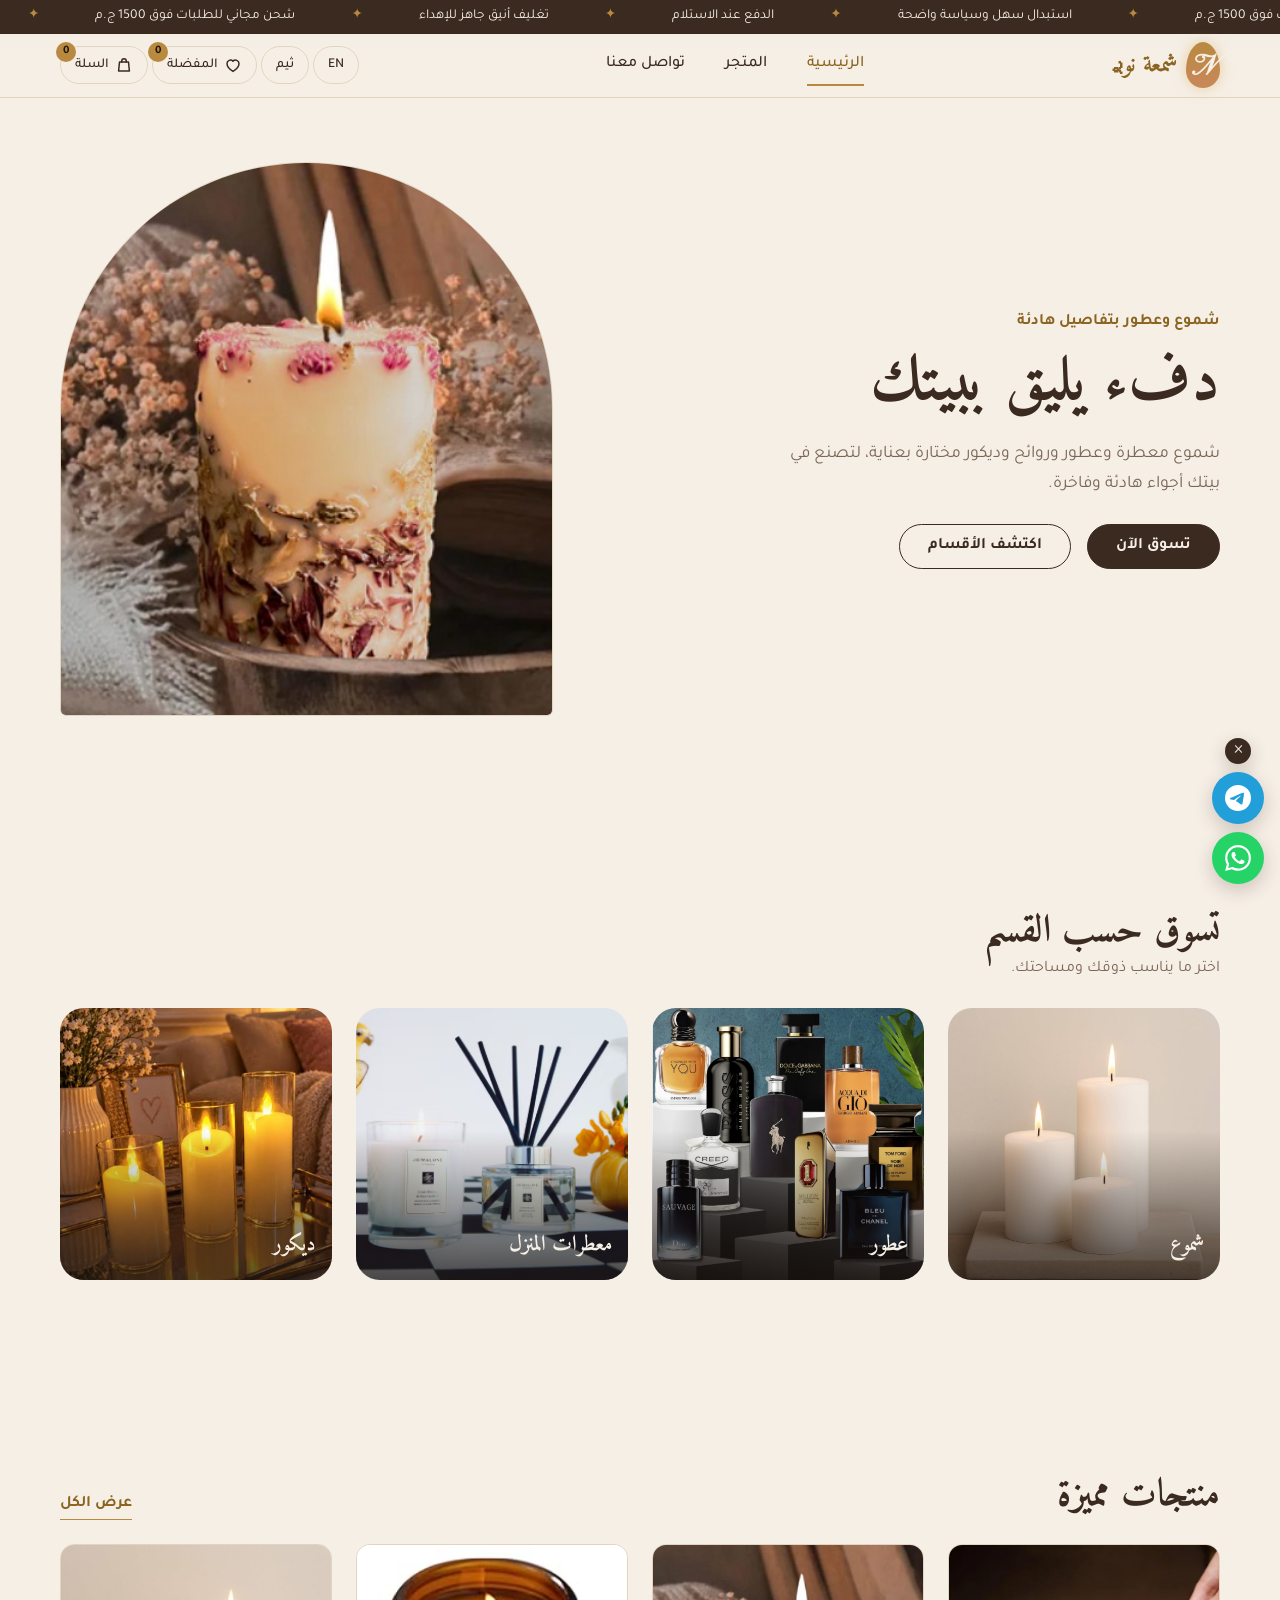
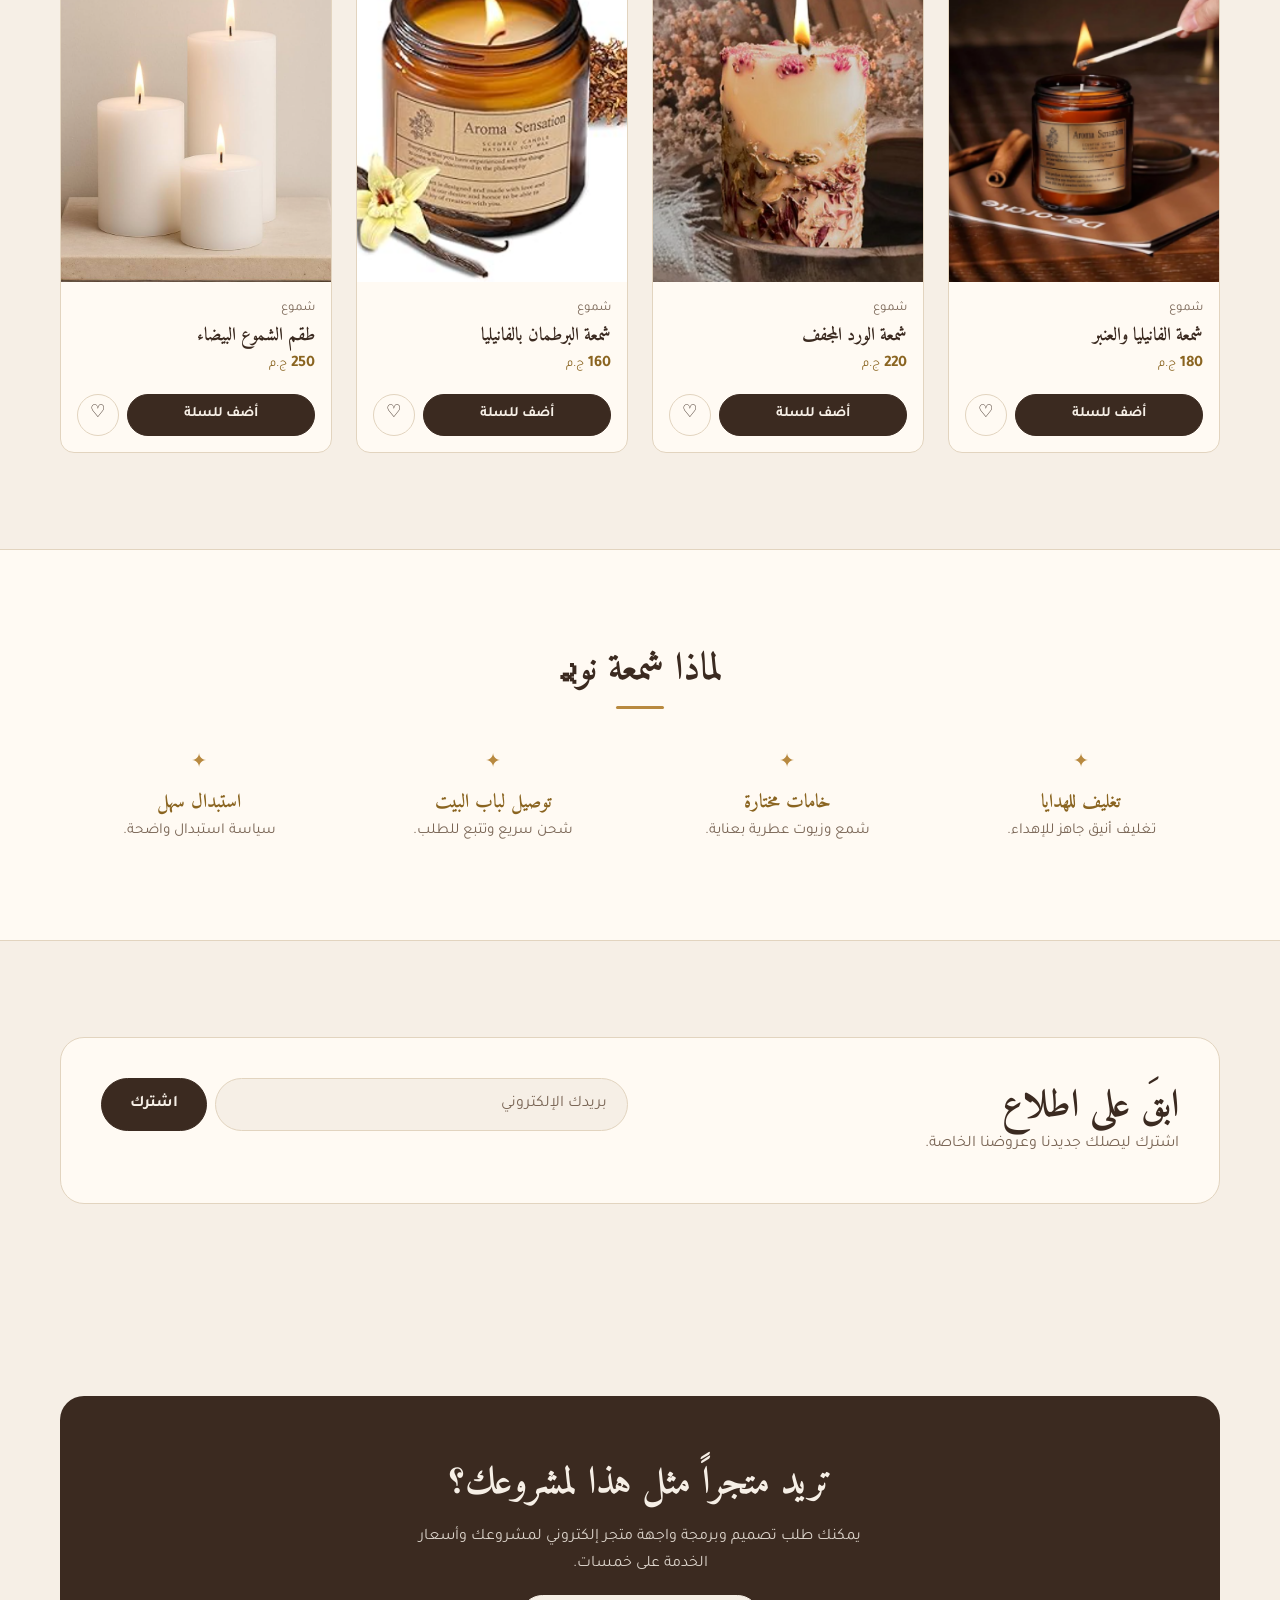
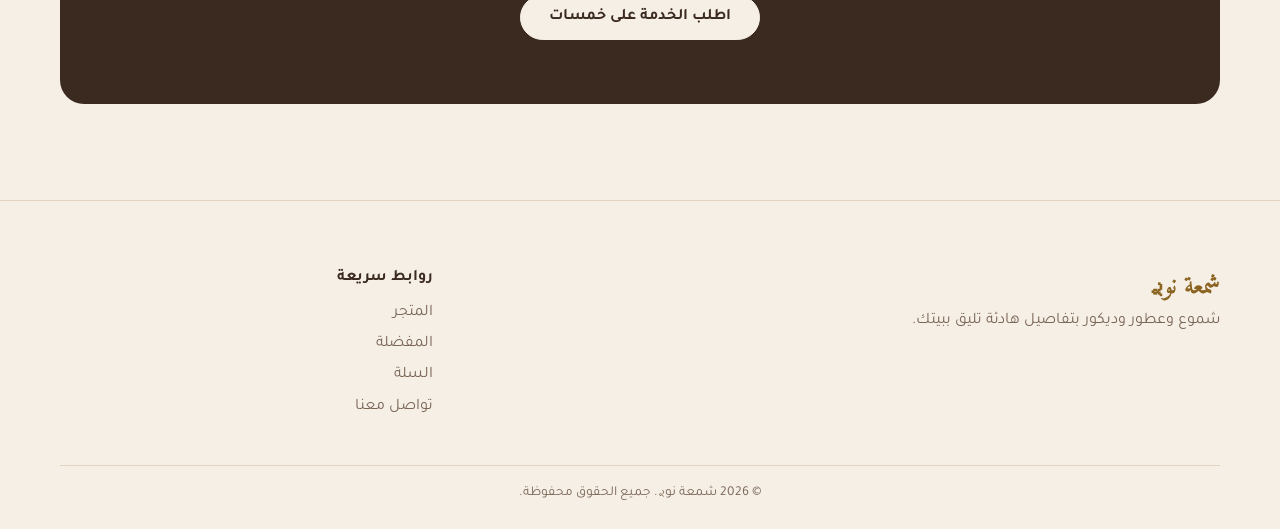
==== commit 1bfb5dc5: "Initial commit: Shamaet Nour store" ====
--- a/index.html
+++ b/index.html
@@ -12,7 +12,7 @@
 
     <!-- معاينة الرابط -->
     <meta property="og:type" content="website" />
-    <meta property="og:title" content="شمعة نور | شموع وعطور وديكور فاخر" />
+    <meta property="og:title" content="شمعة نوࢪ | شموع وعطور وديكور فاخر" />
     <meta
       property="og:description"
       content="شموع وعطور وروائح للبيت بتصميم هادئ وفاخر."
@@ -122,7 +122,7 @@
       <div class="container">
         <div class="footer-grid">
           <div class="footer-brand">
-            <p class="footer-logo">شمعة نور</p>
+            <p class="footer-logo">شمعة نوࢪ</p>
             <p>شموع وعطور وديكور بتفاصيل هادئة تليق ببيتك.</p>
           </div>
           <nav class="footer-nav" aria-label="روابط سريعة">
@@ -137,7 +137,7 @@
         </div>
         <p class="copyright">
           &copy; <span id="year">2026</span>
-          <span>شمعة نور. جميع الحقوق محفوظة.</span>
+          <span>شمعة نوࢪ. جميع الحقوق محفوظة.</span>
         </p>
       </div>
     </footer>
--- a/css/style.css
+++ b/css/style.css
@@ -827,7 +827,7 @@
    صفحات المتجر الداخلية (منتج · سلة · دفع · مفضلة · تواصل)
    ====================================================== */
 /* =========================================================
-   شمعة نور | pages.css
+   شمعة نوࢪ | pages.css
    صفحات: المنتج · السلة · إتمام الطلب · المفضلة · التواصل
    يتحمل بعد style.css فبيستخدم نفس المتغيرات.
    الترتيب: 0 مشترك · 1 المنتج · 2 السلة · 3 إتمام الطلب · 4 المفضلة · 5 التواصل
